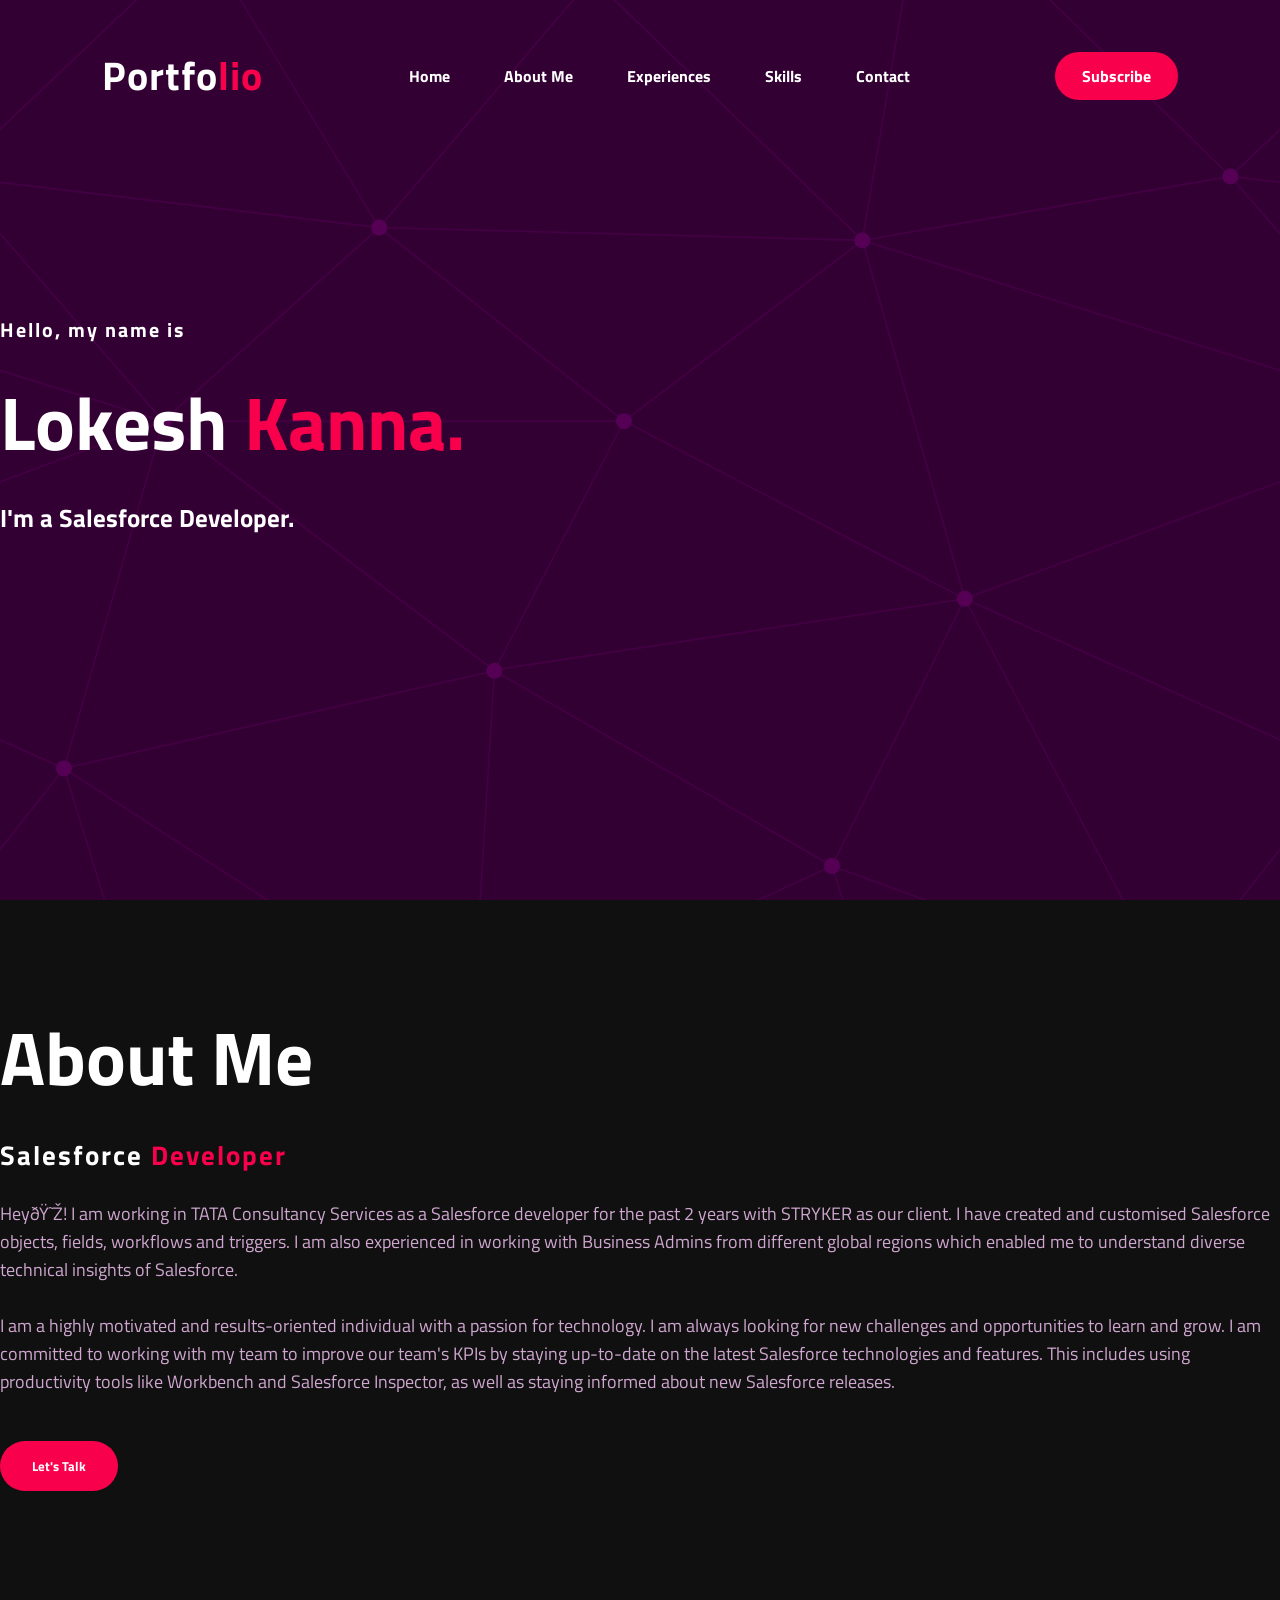
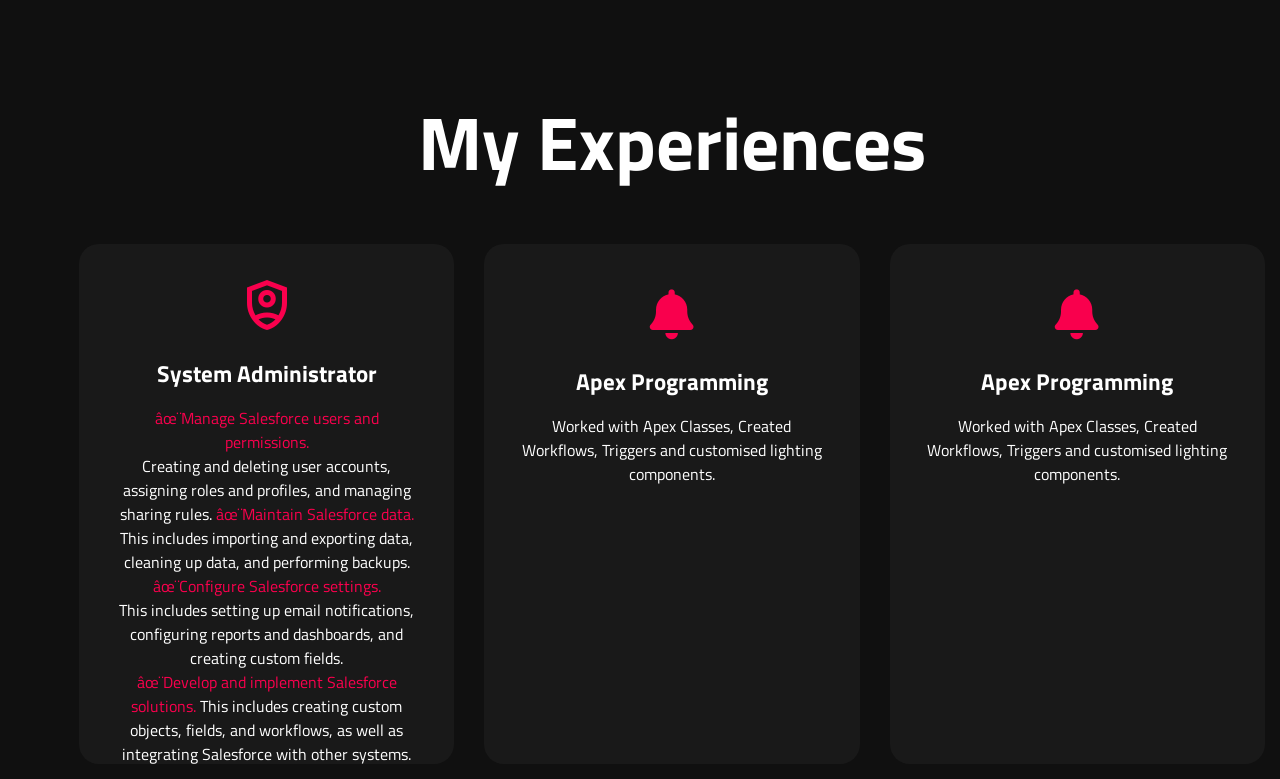
==== Portfolio/index.html @ 98575d67 "Updated folder" ====
<!DOCTYPE html>
<html>
<head>
    <title>Portfolio website</title>
    <link rel="stylesheet" type="text/css" href="Style.css">
    <link rel="preconnect" href="https://fonts.googleapis.com">
    <link rel="preconnect" href="https://fonts.gstatic.com" crossorigin>
    <link href="https://fonts.googleapis.com/css2?family=Titillium+Web&display=swap" rel="stylesheet">
    <link rel="stylesheet" href="https://cdnjs.cloudflare.com/ajax/libs/font-awesome/6.4.0/css/all.min.css" integrity="sha512-iecdLmaskl7CVkqkXNQ/ZH/XLlvWZOJyj7Yy7tcenmpD1ypASozpmT/E0iPtmFIB46ZmdtAc9eNBvH0H/ZpiBw==" crossorigin="anonymous" referrerpolicy="no-referrer" />
    <link rel="stylesheet" href="https://fonts.googleapis.com/css2?family=Material+Symbols+Outlined:opsz,wght,FILL,GRAD@20..48,100..700,0..1,-50..200" />
</head>
<body>
    <!---Section 1--->
    <div class="hero">
        <nav>
            <h2 class="logo">Portfo<span>lio</span></h2>
            <ul>
            <li><a href="#">Home</a></li>
            <li><a href="#">About Me</a></li>
            <li><a href="#">Experiences</a></li>
            <li><a href="#">Skills</a></li>
            <li><a href="#">Contact</a></li>
            </ul>
            <a href="#" class="btn">Subscribe</a>
        </nav>
        <div class="content">
            <h4>Hello, my name is</h4>
            <h1>Lokesh <span> Kanna.</span></h1>
            <h3>I'm a Salesforce Developer.</h3>
            </div>
        </div>  
    </div>

    <!--About Section-->
    <section class = "about">
        <div class="main">
            <div class="about-text">
                <h2>About me</h2>
                <h5>Salesforce <span>Developer</span></h5>
                <p>Hey😎! I am working in TATA Consultancy Services as a Salesforce developer for the past 2 years with STRYKER as our client. I have created and customised Salesforce
                    objects, fields, workflows and triggers. I am also experienced in working with Business Admins from different global regions which enabled me to understand diverse technical insights of Salesforce. 
                    <br>
                    <br>
                    I am a highly motivated and results-oriented individual with a passion for technology. I am always looking for new challenges and opportunities to learn and grow.
                    I am committed to working with my team to improve our team's KPIs by staying up-to-date on the latest Salesforce technologies and features. This includes using productivity tools like Workbench and Salesforce Inspector, as well as staying informed about new Salesforce releases.
                </p>
                <button type="button">Let's Talk</a></button>
            </div>
        </div>
    </section>

    <!--Experince Section-->
    <div class="Experience">
        <div class="title">
            <h2>My Experiences</h2>
        </div>
        <div class ="box">
            <div class ="card">
                <style>
                    .material-symbols-outlined {
                      font-variation-settings:
                      'FILL' 0,
                      'wght' 400,
                      'GRAD' 0,
                      'opsz' 
                    }
                    </style>
                <br>
                <span class="material-symbols-outlined">shield_person</span>
                <h5><br>System Administrator</h5>
                <div class="Pra">
                <p><span>✨Manage Salesforce users and permissions.</span>
                    <br>
                    Creating and deleting user accounts, assigning roles and profiles, and managing sharing rules.</span>
                    <span>✨Maintain Salesforce data.</span>
                    <br>
                    This includes importing and exporting data, cleaning up data, and performing backups.
                    <span>✨Configure Salesforce settings.</p></span>
                    This includes setting up email notifications, configuring reports and dashboards, and creating custom fields.
                    <br>
                    <span>✨Develop and implement Salesforce solutions.</span>
                    This includes creating custom objects, fields, and workflows, as well as integrating Salesforce with other systems.
                    </p>            
                <p style="text-align:center">
                </div>
            </div>
            <div class ="card">
                <i class="fa-solid fa-bell"></i>
                <h5>Apex Programming</h5>
                <div class="Pra">
                <p>Worked with Apex Classes, Created Workflows, Triggers and customised lighting components.</p>            
                </div>
            </div>
            <div class ="card">
                <i class="fa-solid fa-bell"></i>
                <h5>Apex Programming</h5>
                <div class="Pra">
                <p>Worked with Apex Classes, Created Workflows, Triggers and customised lighting components.</p>            
                </div>
            </div>
        </div>
    </div>
</body>
</html>
---- Portfolio/Style.css ----
*{
    padding: 0;
    margin: 0;
    font-family: 'Titillium Web', sans-serif;;
    box-sizing: border-box;
}
.hero{
    height: 100vh;
    width: 100%;
    background-image: url(../img/bg3.svg);
    background-size: cover;
    background-position: center;
}
nav{
    display: flex;
    align-items: center;
    justify-content: space-between;
    padding-top: 45px;
    padding-left: 8%;
    padding-right: 8%;
}
.logo{
    color: white;
    font-size: 40px;
    letter-spacing: 1px;
    cursor: pointer;
}
.material-symbols-outlined{
    padding-top: 3px;
    transform: scale(2.5);
    align-items: vertical;
    translate: center;
  }
span{
    color: #f9004d;
}
nav ul li{
    list-style-type: none;
    display: inline-block;
    padding: 10px 25px;
}
nav ul li a{
    color: white;
    text-decoration: none;
    font-weight: bold;
    text-transform: capitalize;
}
nav ul li a:hover{
    color: #f9004d;
    transition: .45;
}
.btn{
    background-color: #f9004d;
    color: white;
    text-decoration: none;
    border: 2px solid transparent;
    font-weight: bold;
    padding: 10px 25px;
    border-radius: 30px;
    transition: transform .4s;
}
.btn:hover{
    transform: scale(1.2);
}
.content{
    position: absolute;
    top: 50%;
    transform: translatey(-50%); 
}
h1{
    color: white;
    margin: 20px 0px 20px;
    font-size: 75px;
}
h3{
    color:white;
    font-size: 25px;
    margin-bottom:  50px;
}
h4{
    color:white;
    letter-spacing: 2px;
    font-size: 20px;
}
.newsletter form{
    width: 380px;
    max-width: 100%;
    position: relative;
}
.newsletter form input:first-child{
    display: inline-block;
    width: 100%;
    padding: 14px 130px 14px 15px;
    border: 2px solid #f9004d;
    outline: none;
    border-radius: 30px;
}
.newsletter form input:last-child{
    position: absoute;
    display: inline-block;
    outline: none;
    padding: 10px 30px;
    border-radius:30px ;
    background-color: #f9004d;
    color: white;
    box-shadow: 0px 0px 5px #000, 0px 0px 15px #858585;
    top: 6px;
    right: 6px;
}
.about{
    width: 100%;
    padding: 100px 0px;
    background-color: #101010;
}
.mailing{
    width: 1130px;
    max-width: 0 auto;
    margin: 0 auto;
    display: flex;
    align-items: center;
    justify-content: space-around;
}
.about h2{
    color: white;
    font-size: 75px;
    text-transform: capitalize;
    margin-bottom: 20px; 
}
.about-text h5{
    color: white;
    letter-spacing: 2px;
    font-size: 27px;
    margin-bottom: 25px;
    text-transform: capitalize;
}
.about-text p{
    color: #fcfc;
    line-height: 28px;
    font-size: 18px;
    margin-bottom: 45px;  
}
button{
    background-color:#f9004d;
    color: white;
    text-decoration: none;
    border: 2px solid transparent;
    font-weight: bold;
    padding: 13px 30px;
    border-radius:30px;
    transition: .4s;
}
button:hover{
    background-color: transparent;
    border: 2px solid #f9004d;
    cursor: pointer;
}
.Experience{
    background: #101010;
    width: 100%;
    padding-left: 5%;
    padding-top: 5%;
    align-items: horizontal center;
}
.title h2{
    color: white;
    font-size: 75px;
    width: 1130px;
    margin: 30px auto;
    text-align: center;
}
.box{
    display: flex;
    justify-content: horizontally;
    align-items: horizontal;
    min-height: 400px;
    color: white;
}
.card{
    height: 520px;
    width: 400px;
    padding: 20px 35px;
    background: #191919;
    border-radius: 20px;
    margin: 15px;
    position: relative;
    overflow: hidden;
    text-align: center;
    justify-content: vertical;
    align-items: center;
}
.card i{
    font-size: 50px;
    display: block;
    text-align: center;
    margin: 25px 0px;
    color: #f9004d
}
h5{
    color: white;
    font-size: 23px;
    margin-bottom: 15px;
}
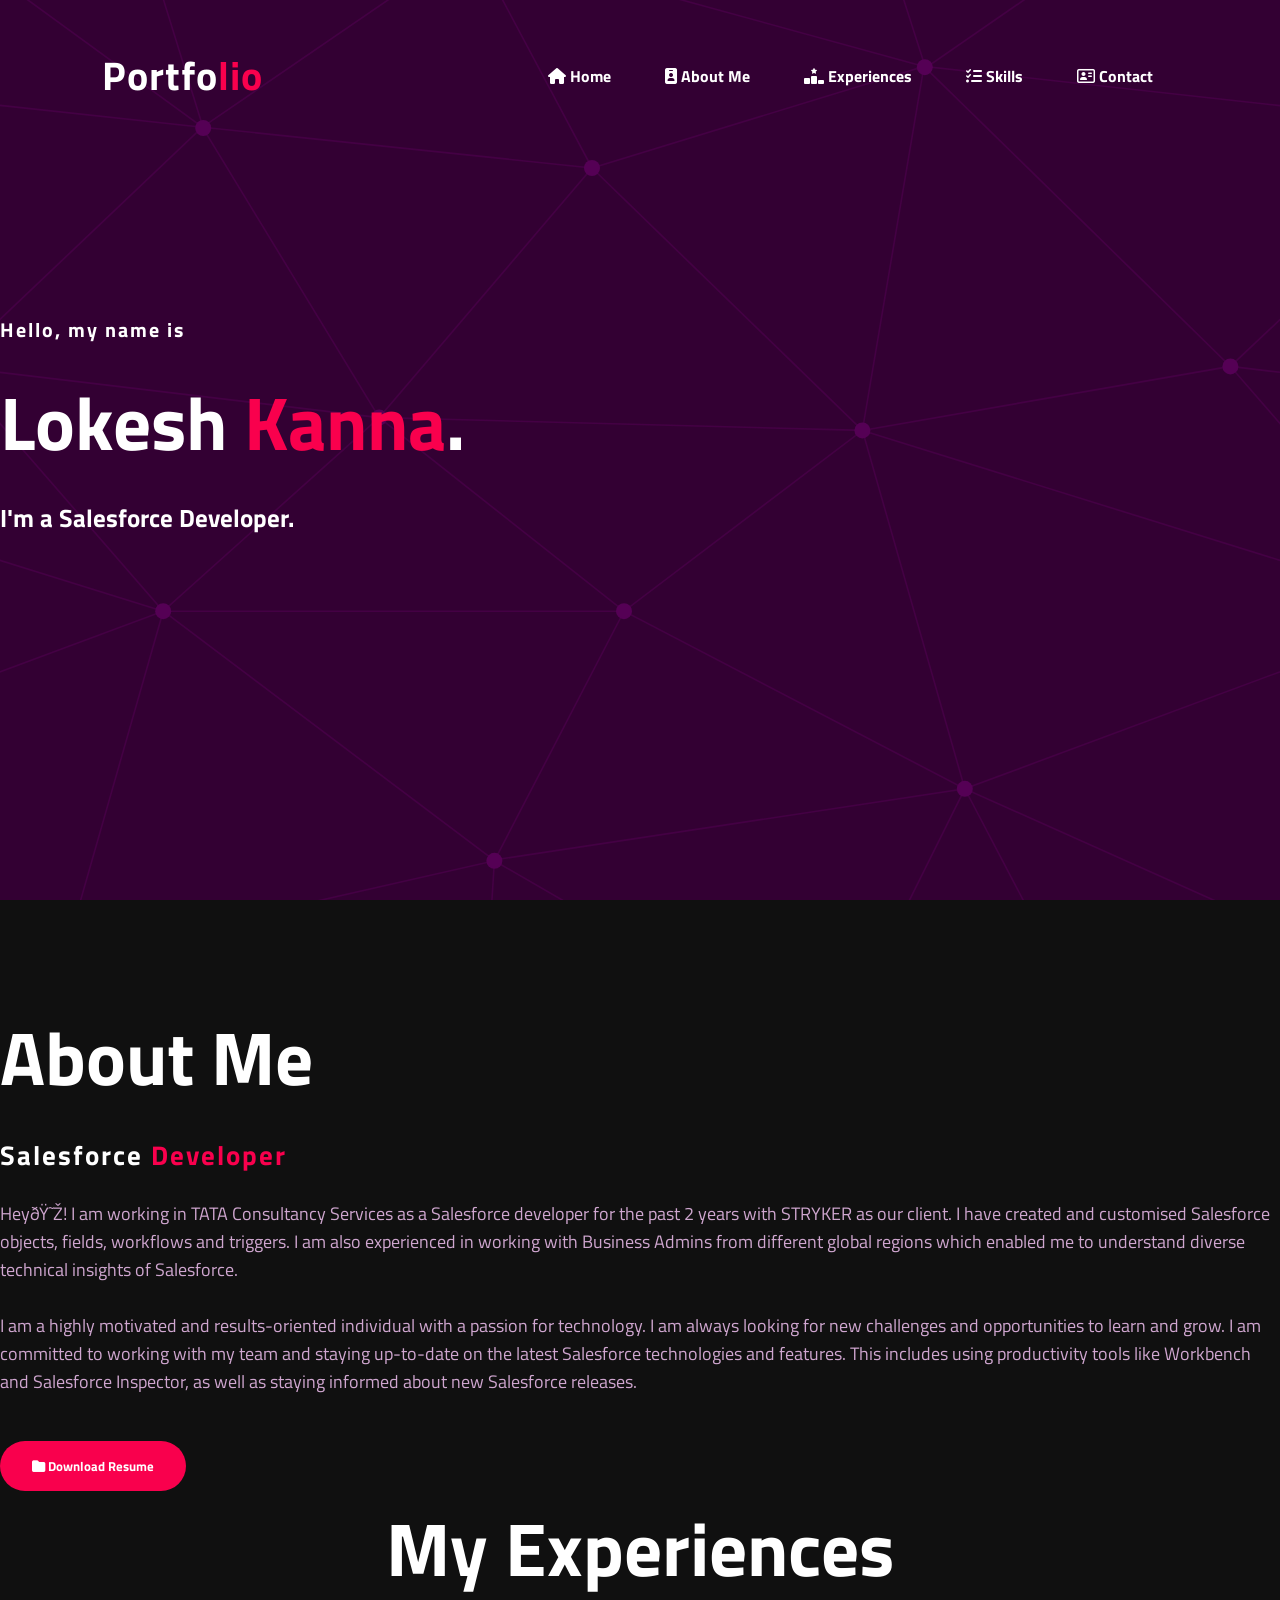
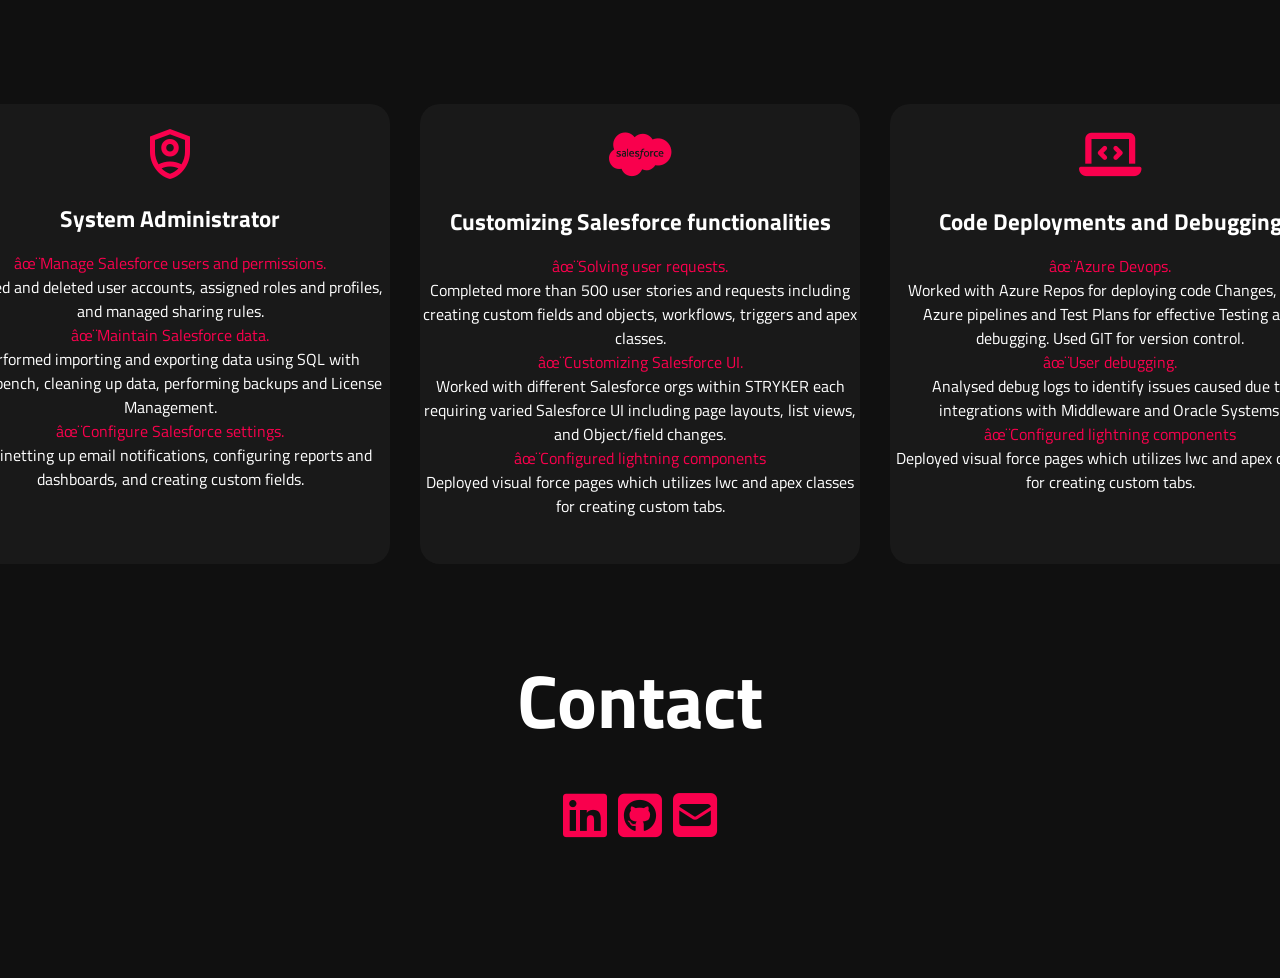
==== commit a95d6f5a: "Updated final" ====
--- a/Portfolio/index.html
+++ b/Portfolio/index.html
@@ -1,38 +1,44 @@
 <!DOCTYPE html>
 <html>
 <head>
+    <meta name="viewport" content="width=device-width, initial-scale=1.0">
     <title>Portfolio website</title>
     <link rel="stylesheet" type="text/css" href="Style.css">
     <link rel="preconnect" href="https://fonts.googleapis.com">
     <link rel="preconnect" href="https://fonts.gstatic.com" crossorigin>
     <link href="https://fonts.googleapis.com/css2?family=Titillium+Web&display=swap" rel="stylesheet">
     <link rel="stylesheet" href="https://cdnjs.cloudflare.com/ajax/libs/font-awesome/6.4.0/css/all.min.css" integrity="sha512-iecdLmaskl7CVkqkXNQ/ZH/XLlvWZOJyj7Yy7tcenmpD1ypASozpmT/E0iPtmFIB46ZmdtAc9eNBvH0H/ZpiBw==" crossorigin="anonymous" referrerpolicy="no-referrer" />
+    <link href="https://fonts.googleapis.com/icon?family=Material+Icons"rel="stylesheet">
     <link rel="stylesheet" href="https://fonts.googleapis.com/css2?family=Material+Symbols+Outlined:opsz,wght,FILL,GRAD@20..48,100..700,0..1,-50..200" />
+    <link rel="stylesheet" href="https://use.fortawesome.com/kits/1ce05b4b/publications/124411/woff2.css" media="all">
 </head>
 <body>
     <!---Section 1--->
+    <section id="home">
     <div class="hero">
+        <div class="Menu">
         <nav>
             <h2 class="logo">Portfo<span>lio</span></h2>
             <ul>
-            <li><a href="#">Home</a></li>
-            <li><a href="#">About Me</a></li>
-            <li><a href="#">Experiences</a></li>
-            <li><a href="#">Skills</a></li>
-            <li><a href="#">Contact</a></li>
+            <li><i class="fa fa-home"></i><a href="#home">&nbsp;Home</a></li>
+            <li><i class="fa-solid fa-id-badge"></i><a href="#About">&nbsp;About Me</a></li>
+            <li><i class="fa-solid fa-ranking-star"></i><a href="#Experience">&nbsp;Experiences</a></li>
+            <li><i class="fa-solid fa-list-check"></i><a href="#Skills">&nbsp;Skills</a></li>
+            <li><i class="fa-sharp fa-regular fa-address-card"></i>&nbsp;<a href="#contact">Contact</a></li>
             </ul>
-            <a href="#" class="btn">Subscribe</a>
         </nav>
+        </div>
         <div class="content">
             <h4>Hello, my name is</h4>
-            <h1>Lokesh <span> Kanna.</span></h1>
+            <h1>Lokesh<span> Kanna</span>.</h1>
             <h3>I'm a Salesforce Developer.</h3>
             </div>
         </div>  
     </div>
-
+    </section>
     <!--About Section-->
     <section class = "about">
+        <section id="About">
         <div class="main">
             <div class="about-text">
                 <h2>About me</h2>
@@ -42,18 +48,22 @@
                     <br>
                     <br>
                     I am a highly motivated and results-oriented individual with a passion for technology. I am always looking for new challenges and opportunities to learn and grow.
-                    I am committed to working with my team to improve our team's KPIs by staying up-to-date on the latest Salesforce technologies and features. This includes using productivity tools like Workbench and Salesforce Inspector, as well as staying informed about new Salesforce releases.
+                    I am committed to working with my team and staying up-to-date on the latest Salesforce technologies and features. This includes using productivity tools like Workbench and Salesforce Inspector, as well as staying informed about new Salesforce releases.
                 </p>
-                <button type="button">Let's Talk</a></button>
+                <form action="/Resume.pdf" download method="get" target="_blank">
+                    
+                    <button type="submit"><i class="fa fa-folder"></i>&nbsp;Download Resume</button>
+                 </form>
             </div>
         </div>
     </section>
-
-    <!--Experince Section-->
+    <section id="Experience">
+    <div class="title">
+        <h2>My Experiences</h2>
+    </div>
+    <!--Experience Section-->
     <div class="Experience">
-        <div class="title">
-            <h2>My Experiences</h2>
-        </div>
+        <br>
         <div class ="box">
             <div class ="card">
                 <style>
@@ -71,34 +81,63 @@
                 <div class="Pra">
                 <p><span>✨Manage Salesforce users and permissions.</span>
                     <br>
-                    Creating and deleting user accounts, assigning roles and profiles, and managing sharing rules.</span>
+                    Created and deleted user accounts, assigned roles and profiles, and managed sharing rules.<br>
                     <span>✨Maintain Salesforce data.</span>
                     <br>
-                    This includes importing and exporting data, cleaning up data, and performing backups.
+                    Performed importing and exporting data using SQL with Workbench, cleaning up data, performing backups and License Management.<br>
                     <span>✨Configure Salesforce settings.</p></span>
-                    This includes setting up email notifications, configuring reports and dashboards, and creating custom fields.
-                    <br>
-                    <span>✨Develop and implement Salesforce solutions.</span>
-                    This includes creating custom objects, fields, and workflows, as well as integrating Salesforce with other systems.
-                    </p>            
+                    This inetting up email notifications, configuring reports and dashboards, and creating custom fields.
+                </p>          
                 <p style="text-align:center">
                 </div>
             </div>
             <div class ="card">
-                <i class="fa-solid fa-bell"></i>
-                <h5>Apex Programming</h5>
+                <i class="fa-brands fa-salesforce"></i>
+                <h5>Customizing Salesforce functionalities</h5>
                 <div class="Pra">
-                <p>Worked with Apex Classes, Created Workflows, Triggers and customised lighting components.</p>            
-                </div>
+                    <p><span>✨Solving user requests.</span>
+                        <br>
+                        Completed more than 500 user stories and requests including creating custom fields and objects, workflows, triggers and apex classes.<br>
+                        <span>✨Customizing Salesforce UI.</span>
+                        <br>
+                        Worked with different Salesforce orgs within STRYKER each requiring varied Salesforce UI including page layouts, list views, and Object/field changes.<br>
+                        <span>✨Configured lightning components </p></span>
+                        Deployed visual force pages which utilizes lwc and apex classes for creating custom tabs.
+                        </p>            
+                    <p style="text-align:center">
+                    </div>
             </div>
             <div class ="card">
-                <i class="fa-solid fa-bell"></i>
-                <h5>Apex Programming</h5>
+                <i class="fa-solid fa-laptop-code"></i>
+                <h5>Code Deployments and Debugging</h5>
                 <div class="Pra">
-                <p>Worked with Apex Classes, Created Workflows, Triggers and customised lighting components.</p>            
+                    <p><span>✨Azure Devops.</span>
+                        <br>
+                        Worked with Azure Repos for deploying code Changes, used Azure pipelines and Test Plans for effective Testing and debugging. Used GIT for version control.<br>
+                        <span>✨User debugging.</span>
+                        <br>
+                        Analysed debug logs to identify issues caused due to integrations with Middleware and Oracle Systems.<br>
+                        <span>✨Configured lightning components </p></span>
+                        Deployed visual force pages which utilizes lwc and apex classes for creating custom tabs.
+                        </p>            
+                    <p style="text-align:center">            
                 </div>
             </div>
         </div>
     </div>
+    </section>
+    <section id = "contact">
+    <div class="Contact">
+        <div class = "Heading">  
+            <h2>Contact</h2>
+        </div>
+        <div class = "Links">    
+            <a href="https://www.linkedin.com/in/lokeshkanna/"><i class="fa-brands fa-linkedin"></i></a>
+            <a href="https://github.com/Lokeshkanna28"><i class="fa-brands fa-square-github"></i></a>
+            <a href="mailto:lokesh.kanna.tech@gmail.com"><i class="fa-solid fa-square-envelope"></i></i></a>
+
+        </div>
+    </div>
+    </section>
 </body>
 </html>
--- a/Portfolio/Style.css
+++ b/Portfolio/Style.css
@@ -7,9 +7,9 @@
 .hero{
     height: 100vh;
     width: 100%;
-    background-image: url(../img/bg3.svg);
+    background-image: url("bg3.svg");
     background-size: cover;
-    background-position: center;
+    background-position: flex-center;
 }
 nav{
     display: flex;
@@ -25,8 +25,13 @@
     letter-spacing: 1px;
     cursor: pointer;
 }
+.hero i{
+    color: white;
+}
 .material-symbols-outlined{
-    padding-top: 3px;
+    cursor: none;
+    padding-top: 7.5px;
+    bottom: 30px;
     transform: scale(2.5);
     align-items: vertical;
     translate: center;
@@ -112,14 +117,6 @@
     padding: 100px 0px;
     background-color: #101010;
 }
-.mailing{
-    width: 1130px;
-    max-width: 0 auto;
-    margin: 0 auto;
-    display: flex;
-    align-items: center;
-    justify-content: space-around;
-}
 .about h2{
     color: white;
     font-size: 75px;
@@ -139,6 +136,10 @@
     font-size: 18px;
     margin-bottom: 45px;  
 }
+.about-text a{
+    color: white;
+    text-decoration:none;
+}
 button{
     background-color:#f9004d;
     color: white;
@@ -149,6 +150,9 @@
     border-radius:30px;
     transition: .4s;
 }
+button:fa-duotone fa-download{
+    font-size: 20px;
+}
 button:hover{
     background-color: transparent;
     border: 2px solid #f9004d;
@@ -157,46 +161,68 @@
 .Experience{
     background: #101010;
     width: 100%;
-    padding-left: 5%;
     padding-top: 5%;
-    align-items: horizontal center;
-}
-.title h2{
+    align-items: center;
+    display: flex;
+    justify-content: center;
+    transform: translate(x,y);
+}
+.title{
+    background-color: #101010;
     color: white;
     font-size: 75px;
-    width: 1130px;
-    margin: 30px auto;
     text-align: center;
 }
 .box{
     display: flex;
-    justify-content: horizontally;
-    align-items: horizontal;
+    align-items: center;
     min-height: 400px;
     color: white;
 }
 .card{
-    height: 520px;
-    width: 400px;
-    padding: 20px 35px;
+    height: 460px;
+    width: 440px;
+    overflow: hidden;
     background: #191919;
     border-radius: 20px;
     margin: 15px;
-    position: relative;
-    overflow: hidden;
     text-align: center;
     justify-content: vertical;
     align-items: center;
+    translate: X,Y;
 }
 .card i{
     font-size: 50px;
     display: block;
     text-align: center;
     margin: 25px 0px;
-    color: #f9004d
+    color: #f9004d;
 }
 h5{
     color: white;
     font-size: 23px;
     margin-bottom: 15px;
 }
+.Contact{
+    padding-top: 5%;
+    margin-bottom: 25px;
+    text-decoration: none !important;
+}
+.Heading h2{
+    text-align: center;
+    justify-content: vertical;
+    align-items: center;
+}
+.Links{
+    text-decoration: none;
+    font-size: 50px;;
+    color: #f9004d;
+    text-align: center;
+    justify-content: horizontal;
+    align-items: center;   
+
+}
+.Links i{
+    text-decoration: none;
+    color: #f9004d;
+}
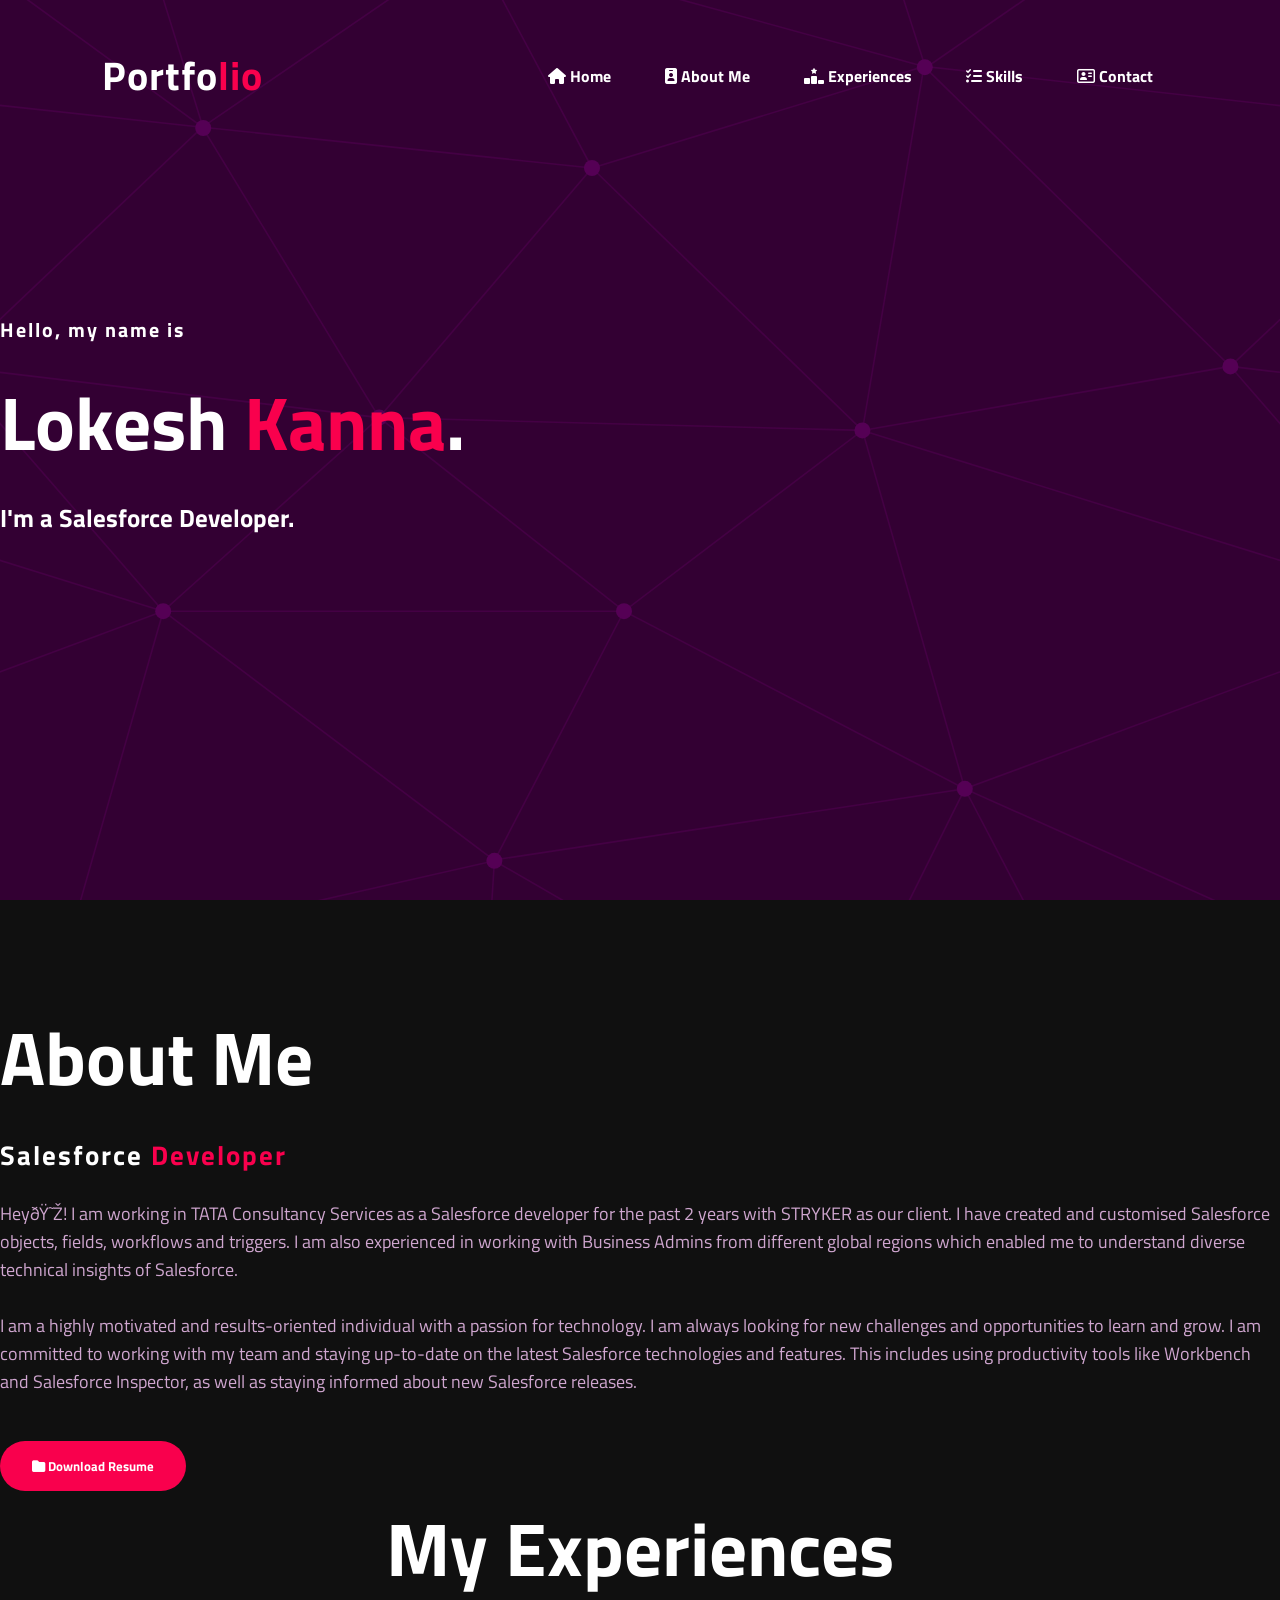
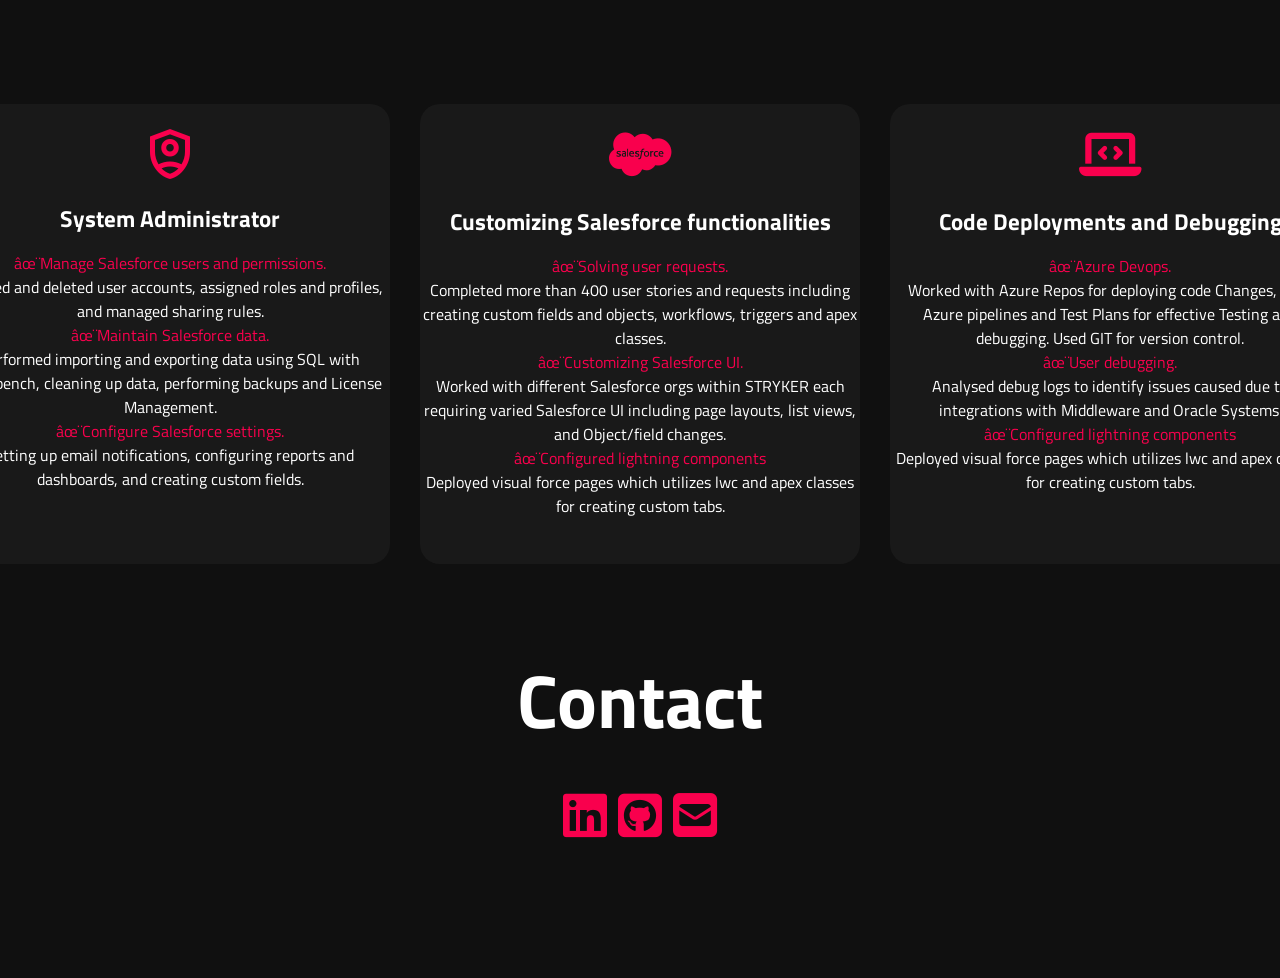
==== commit afee56d6: "Update index.html update spell mistake" ====
--- a/Portfolio/index.html
+++ b/Portfolio/index.html
@@ -86,7 +86,7 @@
                     <br>
                     Performed importing and exporting data using SQL with Workbench, cleaning up data, performing backups and License Management.<br>
                     <span>✨Configure Salesforce settings.</p></span>
-                    This inetting up email notifications, configuring reports and dashboards, and creating custom fields.
+                    Setting up email notifications, configuring reports and dashboards, and creating custom fields.
                 </p>          
                 <p style="text-align:center">
                 </div>
@@ -97,7 +97,7 @@
                 <div class="Pra">
                     <p><span>✨Solving user requests.</span>
                         <br>
-                        Completed more than 500 user stories and requests including creating custom fields and objects, workflows, triggers and apex classes.<br>
+                        Completed more than 400 user stories and requests including creating custom fields and objects, workflows, triggers and apex classes.<br>
                         <span>✨Customizing Salesforce UI.</span>
                         <br>
                         Worked with different Salesforce orgs within STRYKER each requiring varied Salesforce UI including page layouts, list views, and Object/field changes.<br>
